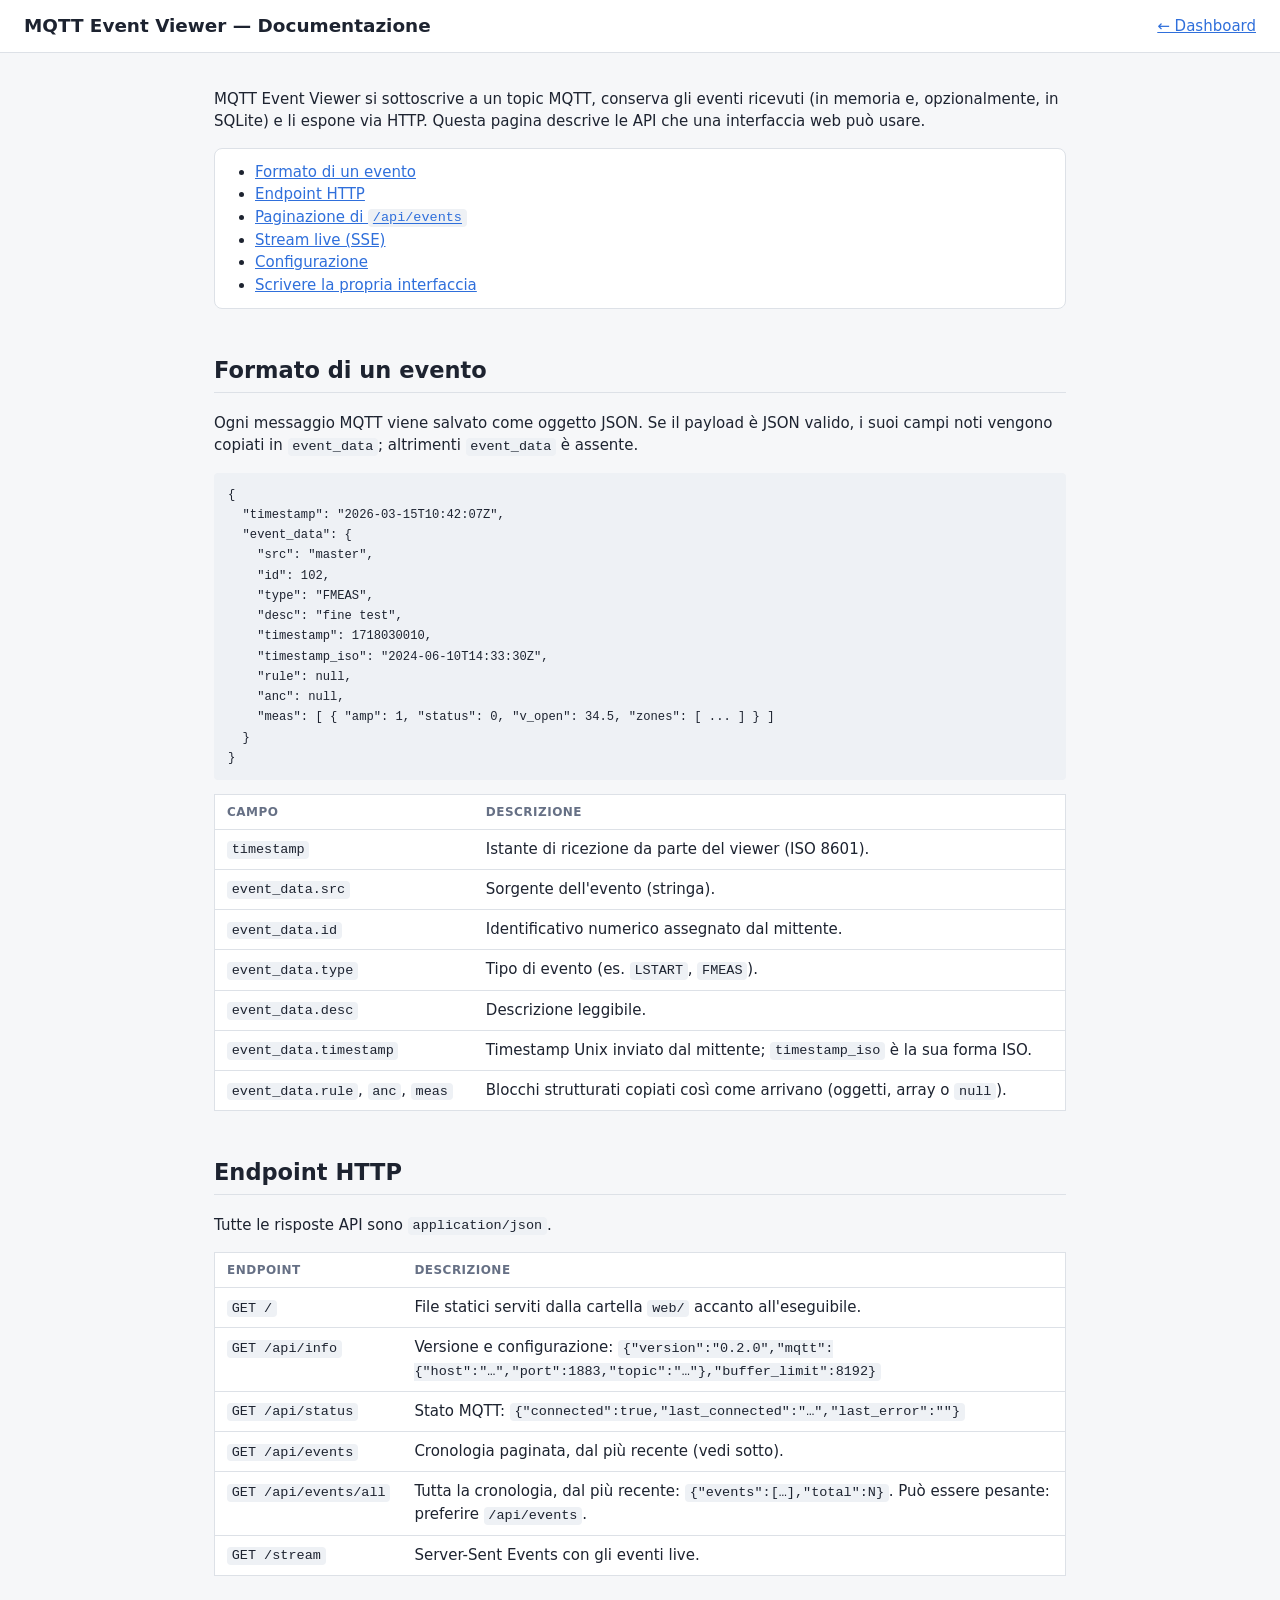
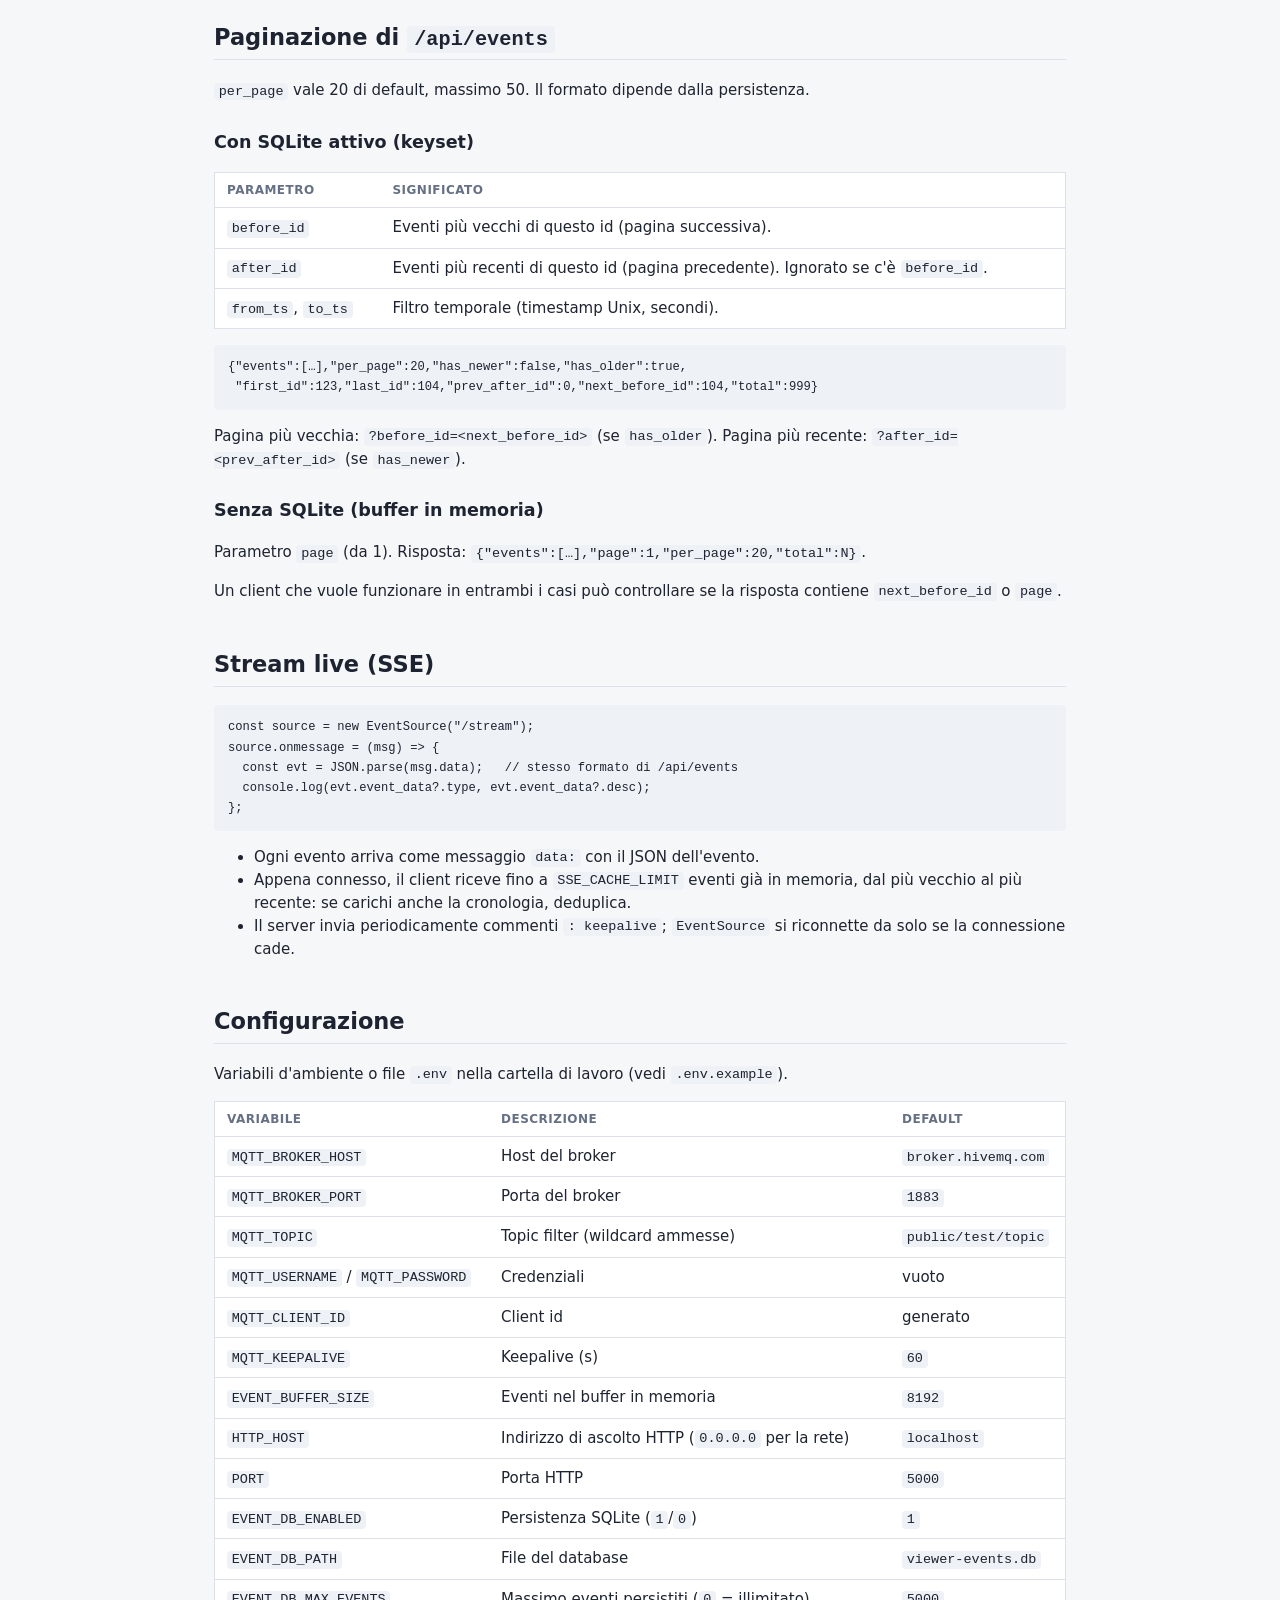
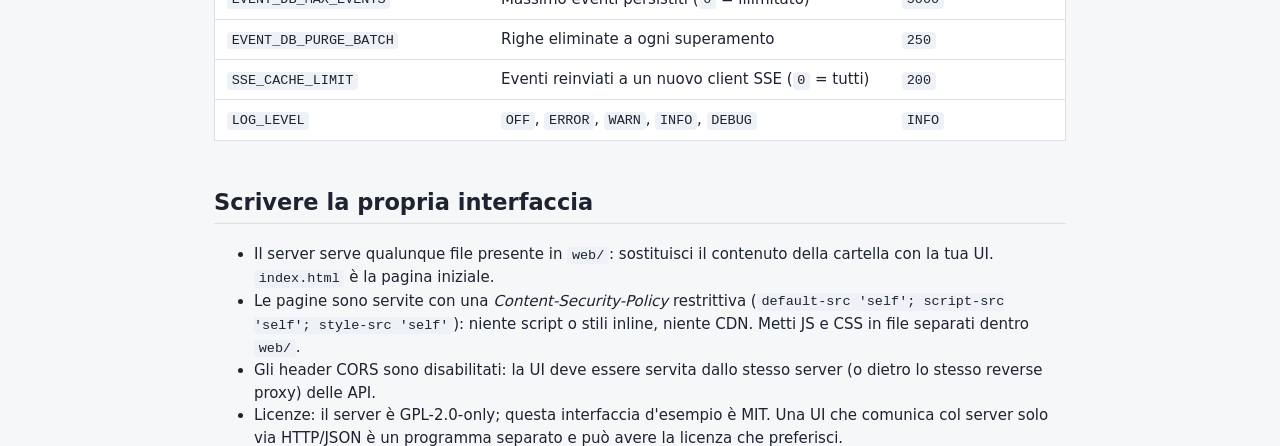
==== web/docs.html @ 0f2e2662 "Initial public release (GPL-2.0) MQTT Event Viewer server (Mongoose HTTP + MQTT, cJSON, optional SQL" ====
<!DOCTYPE html>
<!-- SPDX-License-Identifier: MIT
     Copyright (C) 2025-2026 Olix -->
<html lang="it">
<head>
  <meta charset="utf-8">
  <meta name="viewport" content="width=device-width, initial-scale=1">
  <title>MQTT Event Viewer — API</title>
  <link rel="stylesheet" href="assets/example.css">
</head>
<body>
  <header class="topbar">
    <h1>MQTT Event Viewer — Documentazione</h1>
    <nav><a href="index.html">&larr; Dashboard</a></nav>
  </header>

  <main class="doc">
    <p>
      MQTT Event Viewer si sottoscrive a un topic MQTT, conserva gli eventi ricevuti (in memoria e,
      opzionalmente, in SQLite) e li espone via HTTP. Questa pagina descrive le API che una
      interfaccia web può usare.
    </p>

    <nav class="toc" aria-label="Indice">
      <ul>
        <li><a href="#evento">Formato di un evento</a></li>
        <li><a href="#api">Endpoint HTTP</a></li>
        <li><a href="#paginazione">Paginazione di <code>/api/events</code></a></li>
        <li><a href="#sse">Stream live (SSE)</a></li>
        <li><a href="#config">Configurazione</a></li>
        <li><a href="#ui">Scrivere la propria interfaccia</a></li>
      </ul>
    </nav>

    <h2 id="evento">Formato di un evento</h2>
    <p>
      Ogni messaggio MQTT viene salvato come oggetto JSON. Se il payload è JSON valido, i suoi campi
      noti vengono copiati in <code>event_data</code>; altrimenti <code>event_data</code> è assente.
    </p>
<pre><code>{
  "timestamp": "2026-03-15T10:42:07Z",
  "event_data": {
    "src": "master",
    "id": 102,
    "type": "FMEAS",
    "desc": "fine test",
    "timestamp": 1718030010,
    "timestamp_iso": "2024-06-10T14:33:30Z",
    "rule": null,
    "anc": null,
    "meas": [ { "amp": 1, "status": 0, "v_open": 34.5, "zones": [ ... ] } ]
  }
}</code></pre>
    <table>
      <thead><tr><th>Campo</th><th>Descrizione</th></tr></thead>
      <tbody>
        <tr><td><code>timestamp</code></td><td>Istante di ricezione da parte del viewer (ISO 8601).</td></tr>
        <tr><td><code>event_data.src</code></td><td>Sorgente dell'evento (stringa).</td></tr>
        <tr><td><code>event_data.id</code></td><td>Identificativo numerico assegnato dal mittente.</td></tr>
        <tr><td><code>event_data.type</code></td><td>Tipo di evento (es. <code>LSTART</code>, <code>FMEAS</code>).</td></tr>
        <tr><td><code>event_data.desc</code></td><td>Descrizione leggibile.</td></tr>
        <tr><td><code>event_data.timestamp</code></td><td>Timestamp Unix inviato dal mittente; <code>timestamp_iso</code> è la sua forma ISO.</td></tr>
        <tr><td><code>event_data.rule</code>, <code>anc</code>, <code>meas</code></td><td>Blocchi strutturati copiati così come arrivano (oggetti, array o <code>null</code>).</td></tr>
      </tbody>
    </table>

    <h2 id="api">Endpoint HTTP</h2>
    <p>Tutte le risposte API sono <code>application/json</code>.</p>
    <table>
      <thead><tr><th>Endpoint</th><th>Descrizione</th></tr></thead>
      <tbody>
        <tr><td><code>GET /</code></td><td>File statici serviti dalla cartella <code>web/</code> accanto all'eseguibile.</td></tr>
        <tr><td><code>GET /api/info</code></td><td>Versione e configurazione: <code>{"version":"0.2.0","mqtt":{"host":"…","port":1883,"topic":"…"},"buffer_limit":8192}</code></td></tr>
        <tr><td><code>GET /api/status</code></td><td>Stato MQTT: <code>{"connected":true,"last_connected":"…","last_error":""}</code></td></tr>
        <tr><td><code>GET /api/events</code></td><td>Cronologia paginata, dal più recente (vedi sotto).</td></tr>
        <tr><td><code>GET /api/events/all</code></td><td>Tutta la cronologia, dal più recente: <code>{"events":[…],"total":N}</code>. Può essere pesante: preferire <code>/api/events</code>.</td></tr>
        <tr><td><code>GET /stream</code></td><td>Server-Sent Events con gli eventi live.</td></tr>
      </tbody>
    </table>

    <h2 id="paginazione">Paginazione di <code>/api/events</code></h2>
    <p><code>per_page</code> vale 20 di default, massimo 50. Il formato dipende dalla persistenza.</p>

    <h3>Con SQLite attivo (keyset)</h3>
    <table>
      <thead><tr><th>Parametro</th><th>Significato</th></tr></thead>
      <tbody>
        <tr><td><code>before_id</code></td><td>Eventi più vecchi di questo id (pagina successiva).</td></tr>
        <tr><td><code>after_id</code></td><td>Eventi più recenti di questo id (pagina precedente). Ignorato se c'è <code>before_id</code>.</td></tr>
        <tr><td><code>from_ts</code>, <code>to_ts</code></td><td>Filtro temporale (timestamp Unix, secondi).</td></tr>
      </tbody>
    </table>
<pre><code>{"events":[…],"per_page":20,"has_newer":false,"has_older":true,
 "first_id":123,"last_id":104,"prev_after_id":0,"next_before_id":104,"total":999}</code></pre>
    <p>
      Pagina più vecchia: <code>?before_id=&lt;next_before_id&gt;</code> (se <code>has_older</code>).
      Pagina più recente: <code>?after_id=&lt;prev_after_id&gt;</code> (se <code>has_newer</code>).
    </p>

    <h3>Senza SQLite (buffer in memoria)</h3>
    <p>Parametro <code>page</code> (da 1). Risposta: <code>{"events":[…],"page":1,"per_page":20,"total":N}</code>.</p>
    <p>Un client che vuole funzionare in entrambi i casi può controllare se la risposta contiene <code>next_before_id</code> o <code>page</code>.</p>

    <h2 id="sse">Stream live (SSE)</h2>
<pre><code>const source = new EventSource("/stream");
source.onmessage = (msg) =&gt; {
  const evt = JSON.parse(msg.data);   // stesso formato di /api/events
  console.log(evt.event_data?.type, evt.event_data?.desc);
};</code></pre>
    <ul>
      <li>Ogni evento arriva come messaggio <code>data:</code> con il JSON dell'evento.</li>
      <li>Appena connesso, il client riceve fino a <code>SSE_CACHE_LIMIT</code> eventi già in memoria, dal più vecchio al più recente: se carichi anche la cronologia, deduplica.</li>
      <li>Il server invia periodicamente commenti <code>: keepalive</code>; <code>EventSource</code> si riconnette da solo se la connessione cade.</li>
    </ul>

    <h2 id="config">Configurazione</h2>
    <p>Variabili d'ambiente o file <code>.env</code> nella cartella di lavoro (vedi <code>.env.example</code>).</p>
    <table>
      <thead><tr><th>Variabile</th><th>Descrizione</th><th>Default</th></tr></thead>
      <tbody>
        <tr><td><code>MQTT_BROKER_HOST</code></td><td>Host del broker</td><td><code>broker.hivemq.com</code></td></tr>
        <tr><td><code>MQTT_BROKER_PORT</code></td><td>Porta del broker</td><td><code>1883</code></td></tr>
        <tr><td><code>MQTT_TOPIC</code></td><td>Topic filter (wildcard ammesse)</td><td><code>public/test/topic</code></td></tr>
        <tr><td><code>MQTT_USERNAME</code> / <code>MQTT_PASSWORD</code></td><td>Credenziali</td><td>vuoto</td></tr>
        <tr><td><code>MQTT_CLIENT_ID</code></td><td>Client id</td><td>generato</td></tr>
        <tr><td><code>MQTT_KEEPALIVE</code></td><td>Keepalive (s)</td><td><code>60</code></td></tr>
        <tr><td><code>EVENT_BUFFER_SIZE</code></td><td>Eventi nel buffer in memoria</td><td><code>8192</code></td></tr>
        <tr><td><code>HTTP_HOST</code></td><td>Indirizzo di ascolto HTTP (<code>0.0.0.0</code> per la rete)</td><td><code>localhost</code></td></tr>
        <tr><td><code>PORT</code></td><td>Porta HTTP</td><td><code>5000</code></td></tr>
        <tr><td><code>EVENT_DB_ENABLED</code></td><td>Persistenza SQLite (<code>1</code>/<code>0</code>)</td><td><code>1</code></td></tr>
        <tr><td><code>EVENT_DB_PATH</code></td><td>File del database</td><td><code>viewer-events.db</code></td></tr>
        <tr><td><code>EVENT_DB_MAX_EVENTS</code></td><td>Massimo eventi persistiti (<code>0</code> = illimitato)</td><td><code>5000</code></td></tr>
        <tr><td><code>EVENT_DB_PURGE_BATCH</code></td><td>Righe eliminate a ogni superamento</td><td><code>250</code></td></tr>
        <tr><td><code>SSE_CACHE_LIMIT</code></td><td>Eventi reinviati a un nuovo client SSE (<code>0</code> = tutti)</td><td><code>200</code></td></tr>
        <tr><td><code>LOG_LEVEL</code></td><td><code>OFF</code>, <code>ERROR</code>, <code>WARN</code>, <code>INFO</code>, <code>DEBUG</code></td><td><code>INFO</code></td></tr>
      </tbody>
    </table>

    <h2 id="ui">Scrivere la propria interfaccia</h2>
    <ul>
      <li>Il server serve qualunque file presente in <code>web/</code>: sostituisci il contenuto della cartella con la tua UI. <code>index.html</code> è la pagina iniziale.</li>
      <li>
        Le pagine sono servite con una <em>Content-Security-Policy</em> restrittiva
        (<code>default-src 'self'; script-src 'self'; style-src 'self'</code>):
        niente script o stili inline, niente CDN. Metti JS e CSS in file separati dentro <code>web/</code>.
      </li>
      <li>Gli header CORS sono disabilitati: la UI deve essere servita dallo stesso server (o dietro lo stesso reverse proxy) delle API.</li>
      <li>
        Licenze: il server è GPL-2.0-only; questa interfaccia d'esempio è MIT. Una UI che comunica col server
        solo via HTTP/JSON è un programma separato e può avere la licenza che preferisci.
      </li>
    </ul>
  </main>
</body>
</html>
---- web/assets/example.css ----
/* SPDX-License-Identifier: MIT
   Copyright (C) 2025-2026 Olix */
:root {
  --bg: #f6f7f9;
  --surface: #ffffff;
  --text: #1d2330;
  --muted: #667085;
  --border: #dde1e7;
  --accent: #2f6fdb;
  --ok-bg: #e3f5ea;
  --ok-fg: #1b7a43;
  --warn-bg: #fdf3dc;
  --warn-fg: #8a5a00;
  --err-bg: #fde7e7;
  --err-fg: #b42318;
  --code-bg: #eef1f5;
  --fresh: #fff8d6;
}

@media (prefers-color-scheme: dark) {
  :root {
    --bg: #12151b;
    --surface: #1b2029;
    --text: #e6e9ef;
    --muted: #98a2b3;
    --border: #2c3340;
    --accent: #7aa7ff;
    --ok-bg: #173826;
    --ok-fg: #7bdba1;
    --warn-bg: #3a2f12;
    --warn-fg: #f2c66d;
    --err-bg: #3d1a1a;
    --err-fg: #ff9b93;
    --code-bg: #232a35;
    --fresh: #3a3416;
  }
}

* { box-sizing: border-box; }

body {
  margin: 0;
  background: var(--bg);
  color: var(--text);
  font: 15px/1.5 system-ui, -apple-system, "Segoe UI", Roboto, sans-serif;
}

a { color: var(--accent); }

code, pre {
  font-family: ui-monospace, "Cascadia Code", Consolas, monospace;
  font-size: 0.9em;
  background: var(--code-bg);
  border-radius: 4px;
}
code { padding: 0.1em 0.35em; }
pre { padding: 12px 14px; overflow-x: auto; }
pre code { padding: 0; background: none; }

.topbar {
  display: flex;
  align-items: center;
  justify-content: space-between;
  gap: 16px;
  padding: 12px 24px;
  background: var(--surface);
  border-bottom: 1px solid var(--border);
}
.topbar h1 { margin: 0; font-size: 1.15rem; }

main, footer { max-width: 1100px; margin: 0 auto; padding: 20px 24px; }
footer { padding-top: 0; font-size: 0.9em; }

.muted { color: var(--muted); }

.status {
  display: grid;
  grid-template-columns: repeat(auto-fit, minmax(200px, 1fr));
  gap: 12px;
  margin-bottom: 24px;
}
.card {
  display: flex;
  flex-direction: column;
  gap: 4px;
  padding: 12px 14px;
  background: var(--surface);
  border: 1px solid var(--border);
  border-radius: 8px;
  min-width: 0;
}
.card .label { font-size: 0.8em; color: var(--muted); text-transform: uppercase; letter-spacing: 0.04em; }
.card .value { overflow-wrap: anywhere; }

.badge {
  align-self: flex-start;
  padding: 2px 10px;
  border-radius: 999px;
  font-size: 0.85em;
  font-weight: 600;
}
.badge-ok { background: var(--ok-bg); color: var(--ok-fg); }
.badge-warn, .badge-unknown { background: var(--warn-bg); color: var(--warn-fg); }
.badge-error { background: var(--err-bg); color: var(--err-fg); }

.table-head { display: flex; align-items: baseline; justify-content: space-between; }
.table-head h2 { margin: 0 0 8px; font-size: 1.05rem; }

.table-wrap {
  overflow-x: auto;
  background: var(--surface);
  border: 1px solid var(--border);
  border-radius: 8px;
}
table { width: 100%; border-collapse: collapse; }
th, td { padding: 8px 12px; text-align: left; border-bottom: 1px solid var(--border); vertical-align: top; }
th { font-size: 0.8em; color: var(--muted); text-transform: uppercase; letter-spacing: 0.04em; white-space: nowrap; }
tbody tr:last-child td { border-bottom: none; }
td:first-child { white-space: nowrap; font-variant-numeric: tabular-nums; }
tr.empty td { text-align: center; color: var(--muted); padding: 24px; }
tr.fresh { animation: fresh 2s ease-out; }
@keyframes fresh { from { background: var(--fresh); } to { background: transparent; } }

/* Pagina di documentazione */
.doc { max-width: 900px; }
.doc h2 { margin-top: 2em; padding-bottom: 4px; border-bottom: 1px solid var(--border); }
.doc h3 { margin-top: 1.5em; }
.doc table { background: var(--surface); border: 1px solid var(--border); margin: 8px 0 16px; }
.doc .toc { background: var(--surface); border: 1px solid var(--border); border-radius: 8px; padding: 12px 20px; }
.doc .toc ul { margin: 0; padding-left: 20px; }

@media (max-width: 600px) {
  .topbar, main, footer { padding-left: 16px; padding-right: 16px; }
}
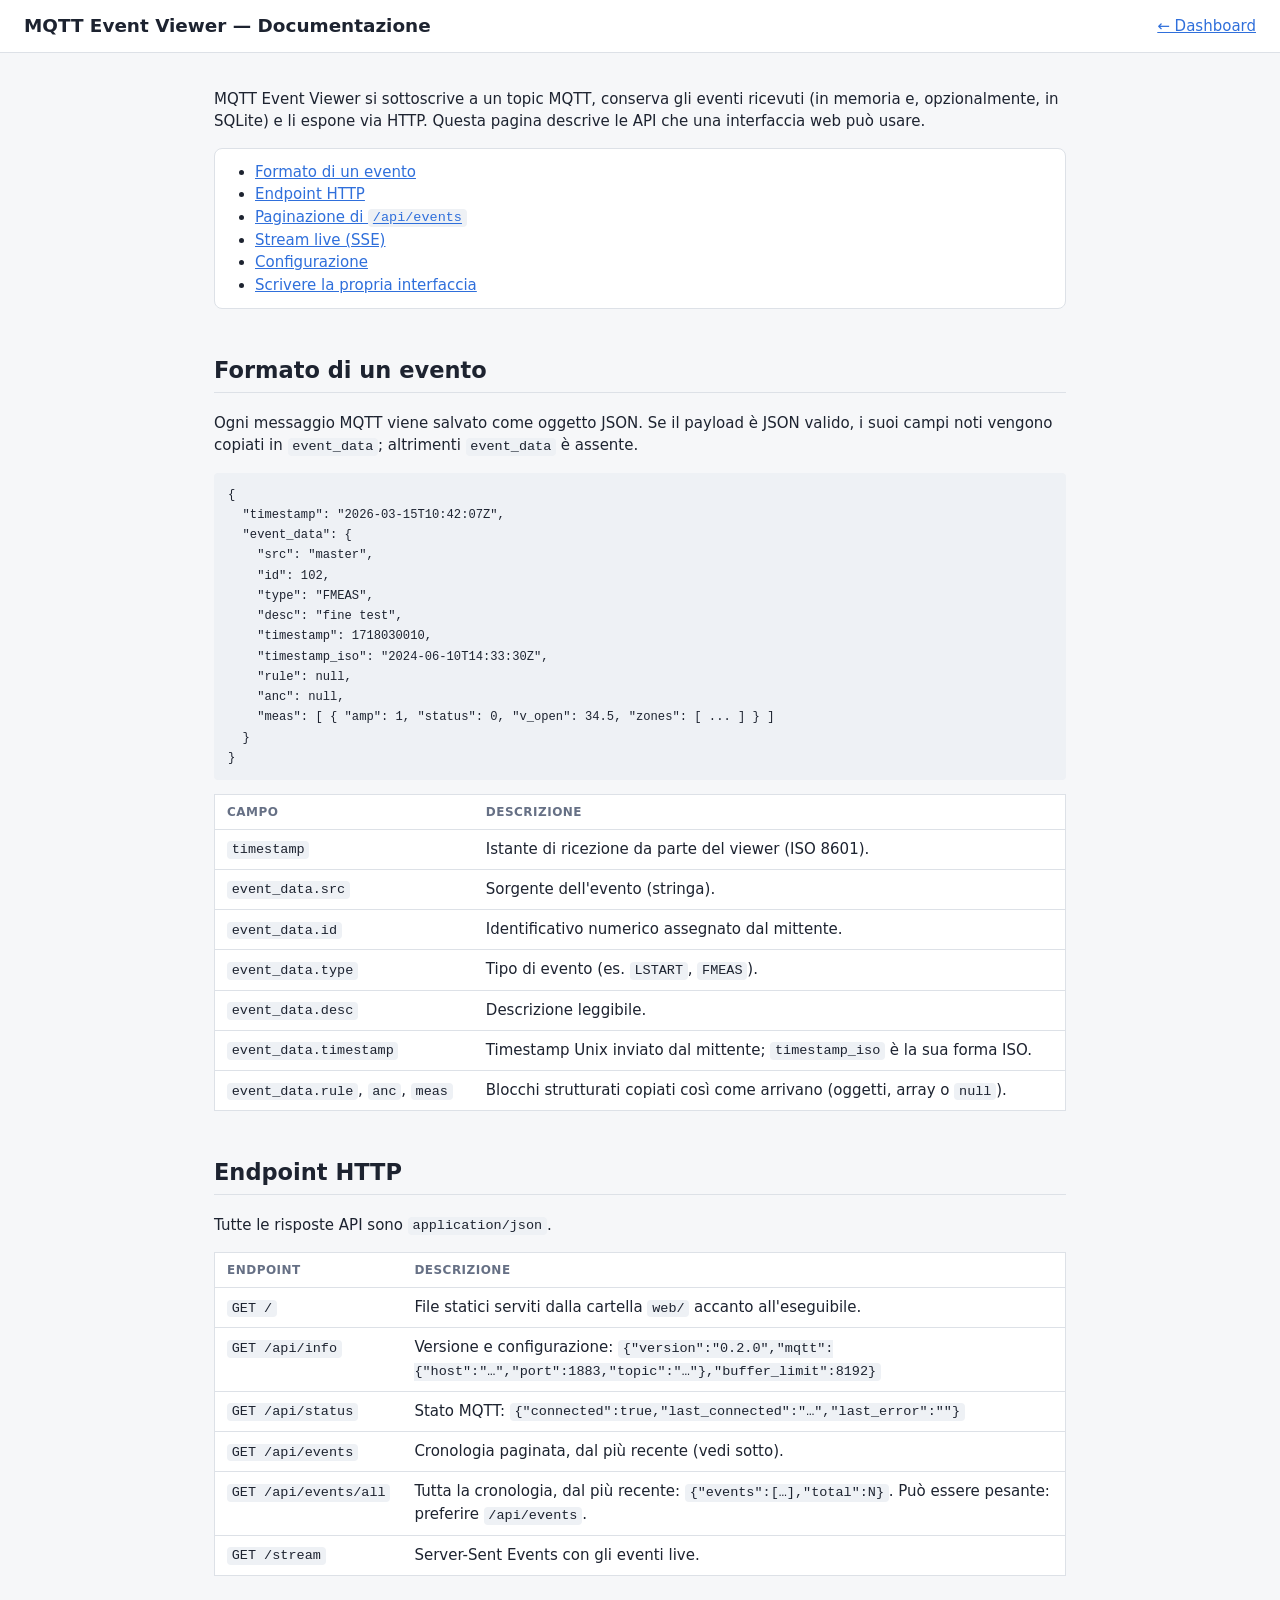
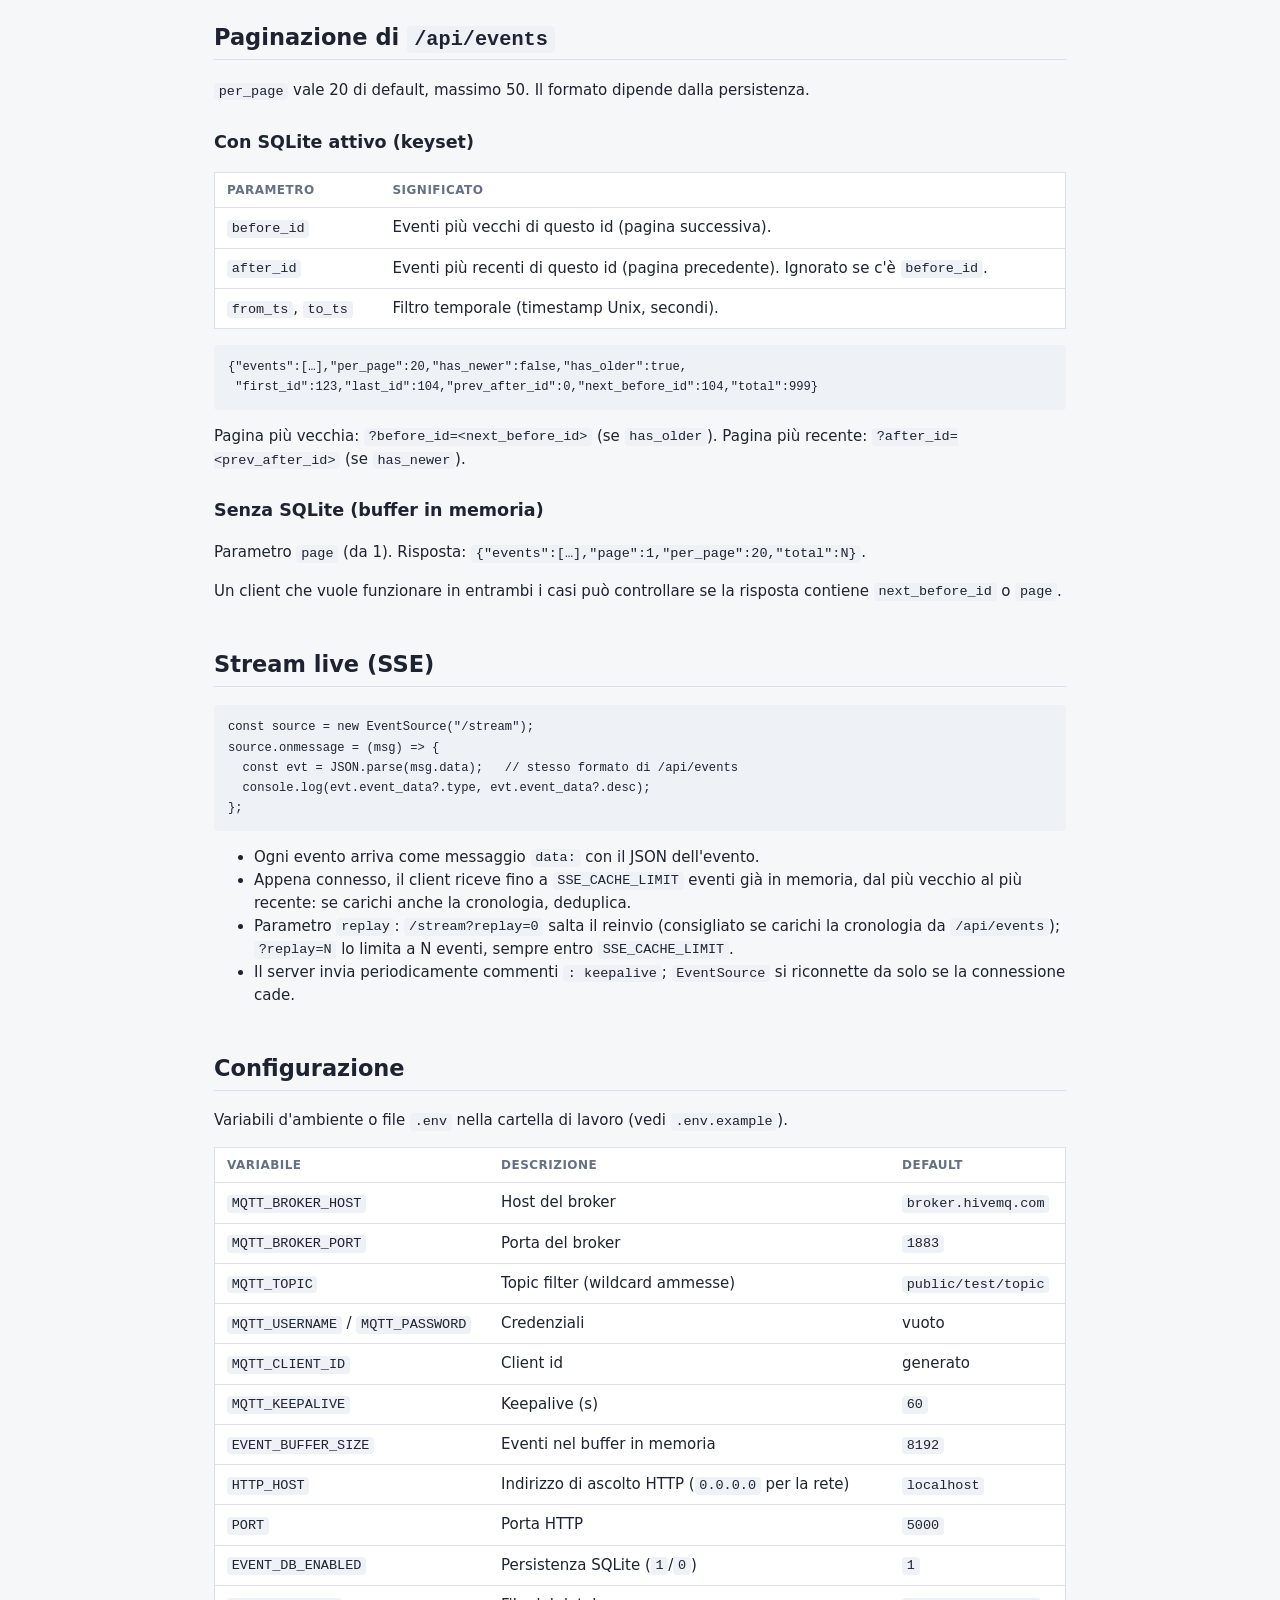
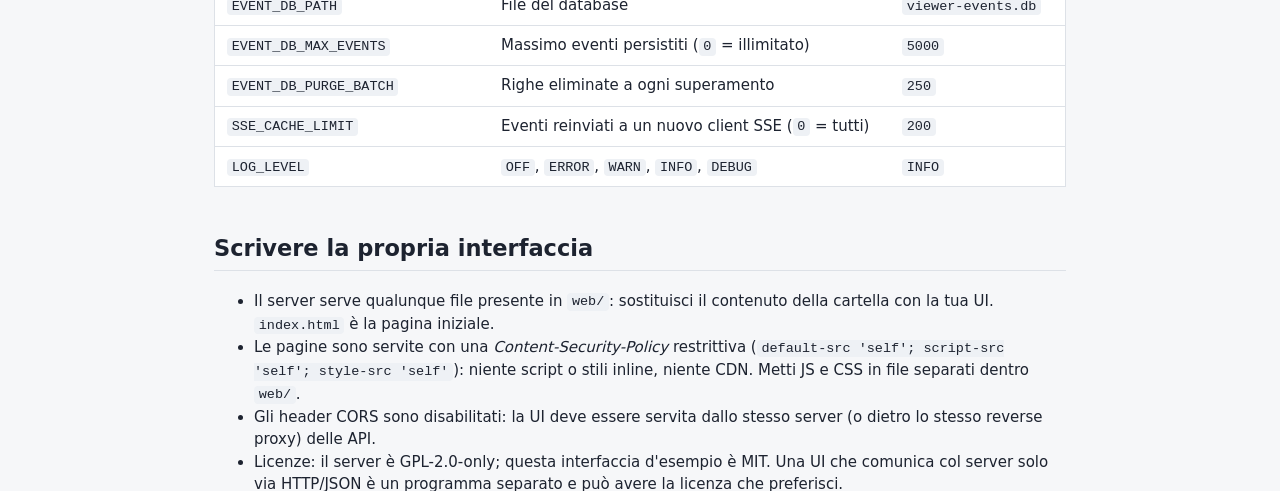
==== commit 5e0dc064: "Update .gitignore and improve documentation for SSE event handling - Added viewer-events.db-wal and " ====
--- a/web/docs.html
+++ b/web/docs.html
@@ -110,6 +110,7 @@
     <ul>
       <li>Ogni evento arriva come messaggio <code>data:</code> con il JSON dell'evento.</li>
       <li>Appena connesso, il client riceve fino a <code>SSE_CACHE_LIMIT</code> eventi già in memoria, dal più vecchio al più recente: se carichi anche la cronologia, deduplica.</li>
+      <li>Parametro <code>replay</code>: <code>/stream?replay=0</code> salta il reinvio (consigliato se carichi la cronologia da <code>/api/events</code>); <code>?replay=N</code> lo limita a N eventi, sempre entro <code>SSE_CACHE_LIMIT</code>.</li>
       <li>Il server invia periodicamente commenti <code>: keepalive</code>; <code>EventSource</code> si riconnette da solo se la connessione cade.</li>
     </ul>
 
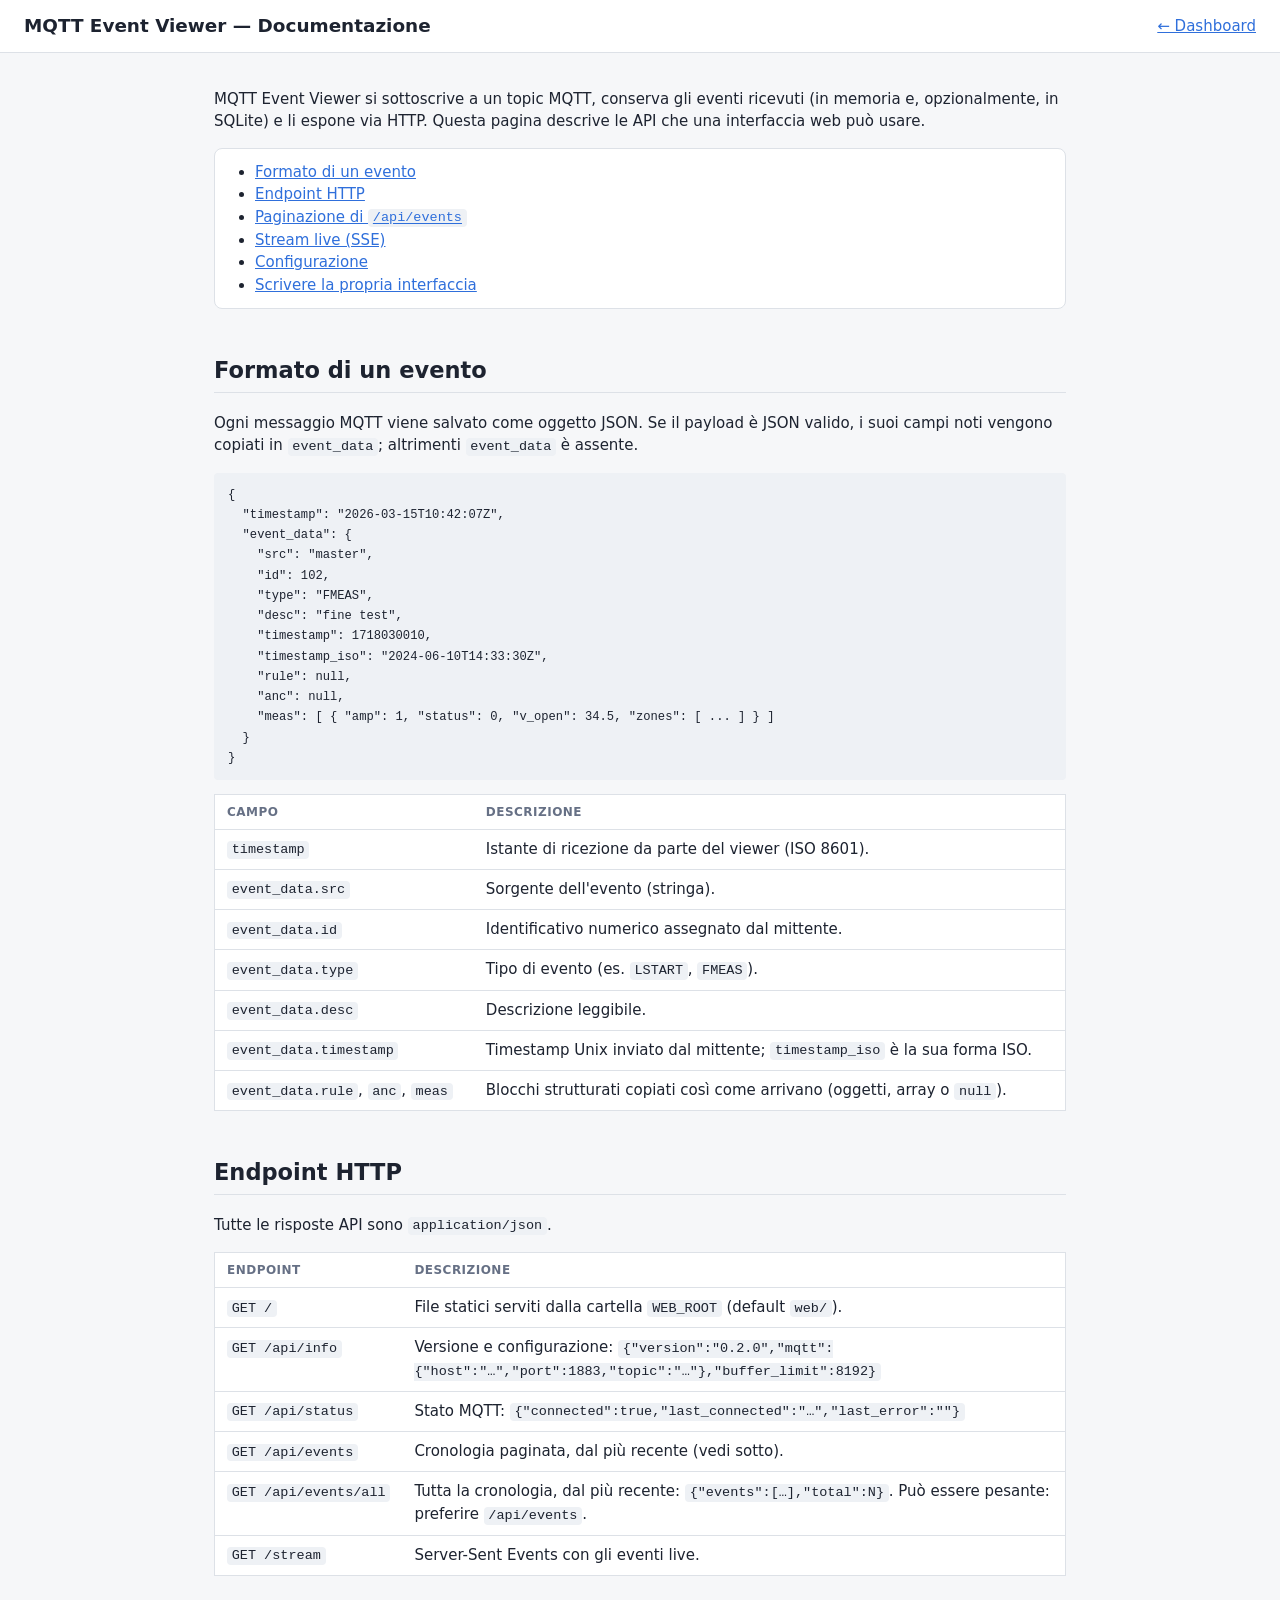
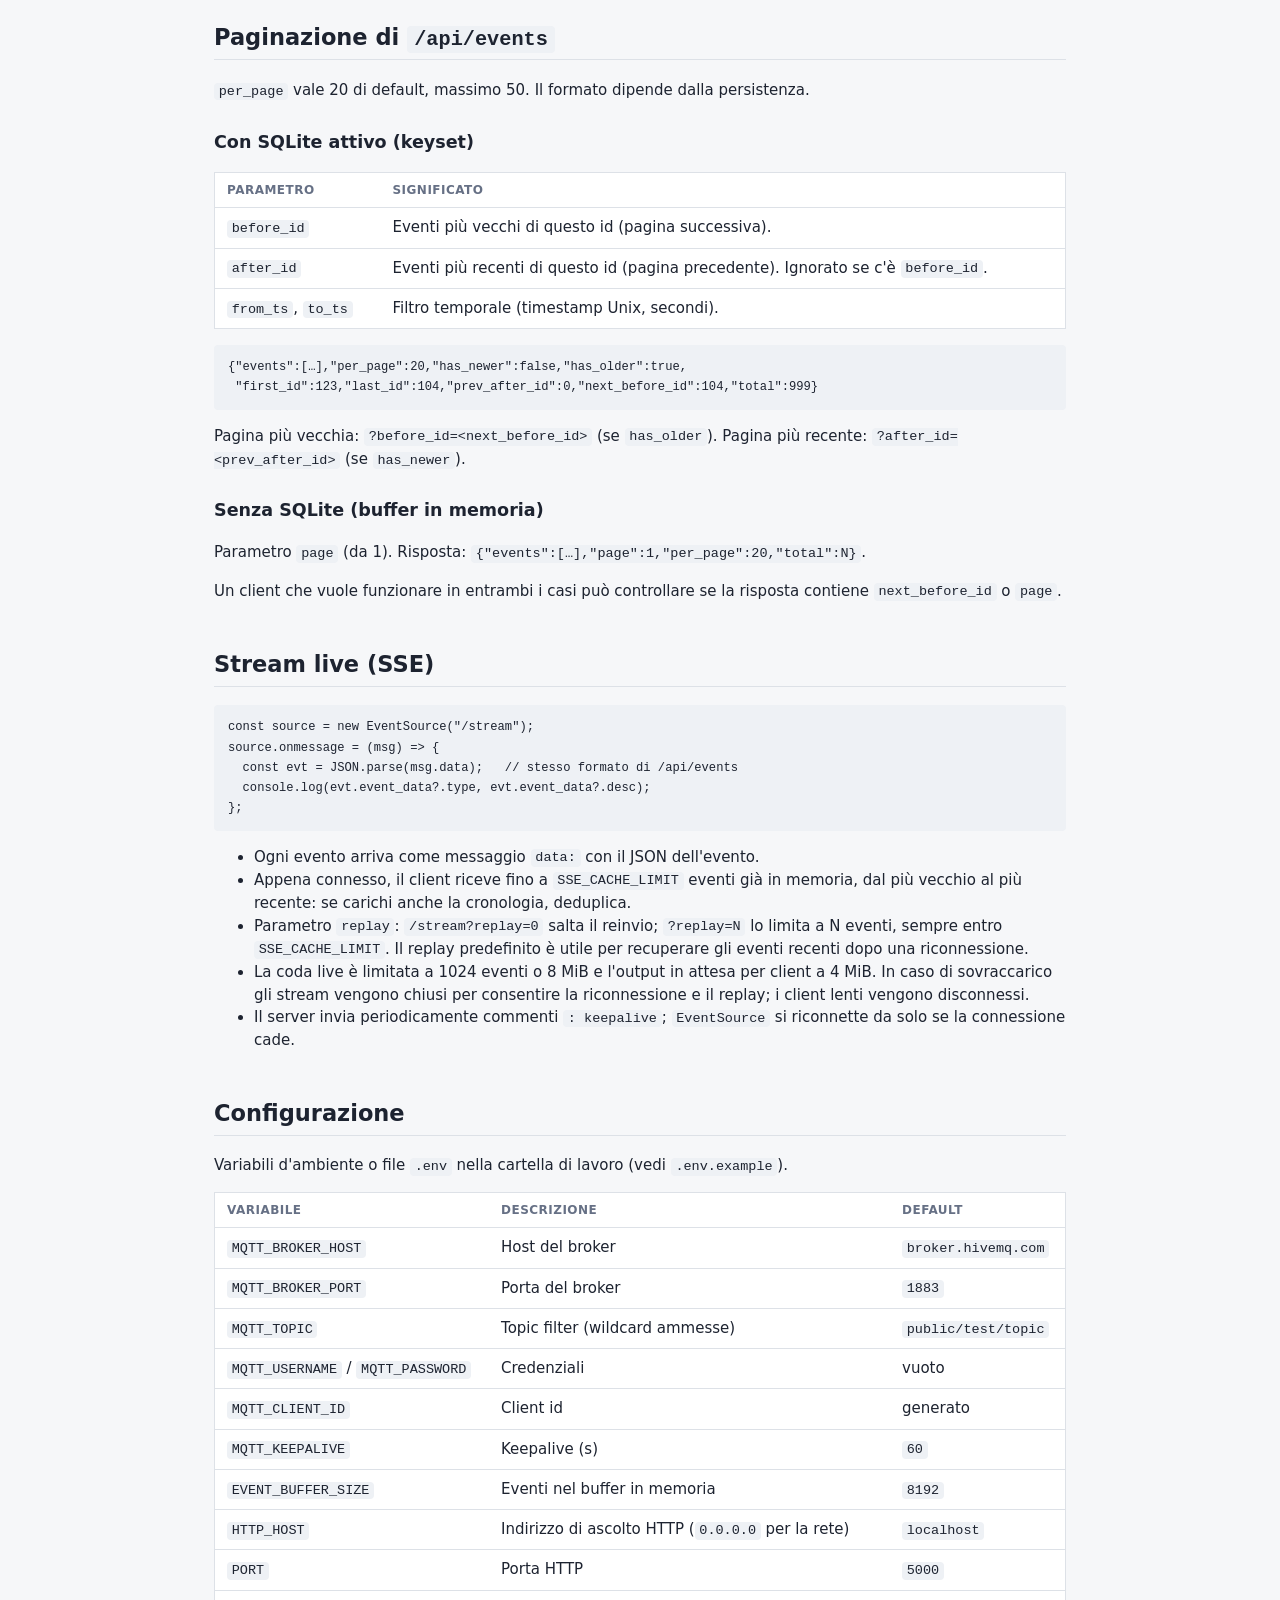
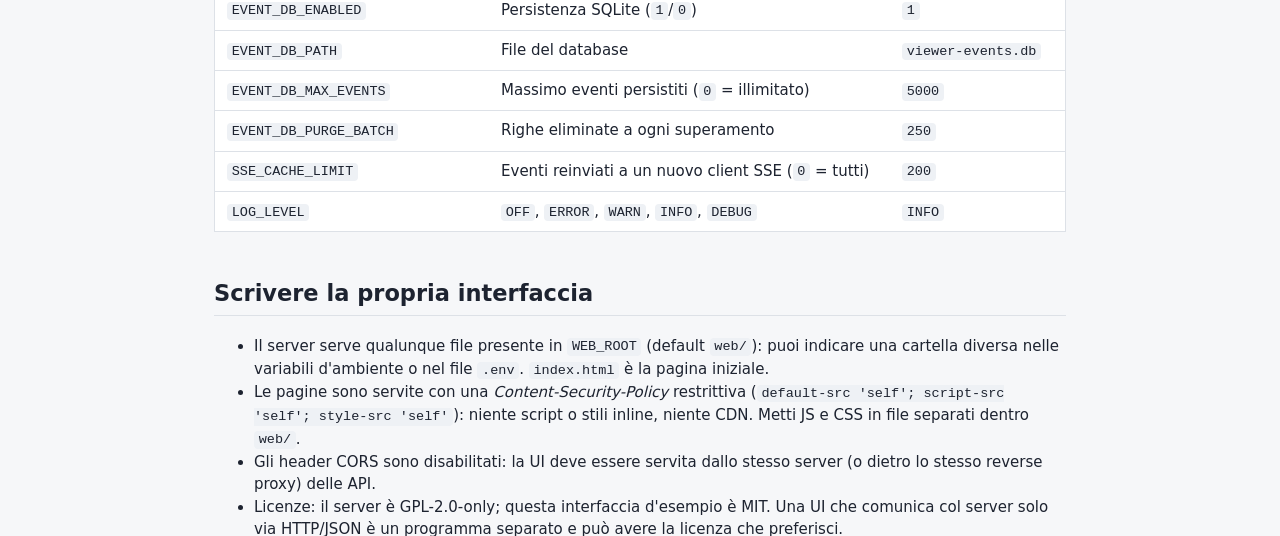
==== commit 90811186: "Add WEB_ROOT configuration and improve SSE event handling - Introduced WEB_ROOT variable for configu" ====
--- a/web/docs.html
+++ b/web/docs.html
@@ -69,7 +69,7 @@
     <table>
       <thead><tr><th>Endpoint</th><th>Descrizione</th></tr></thead>
       <tbody>
-        <tr><td><code>GET /</code></td><td>File statici serviti dalla cartella <code>web/</code> accanto all'eseguibile.</td></tr>
+        <tr><td><code>GET /</code></td><td>File statici serviti dalla cartella <code>WEB_ROOT</code> (default <code>web/</code>).</td></tr>
         <tr><td><code>GET /api/info</code></td><td>Versione e configurazione: <code>{"version":"0.2.0","mqtt":{"host":"…","port":1883,"topic":"…"},"buffer_limit":8192}</code></td></tr>
         <tr><td><code>GET /api/status</code></td><td>Stato MQTT: <code>{"connected":true,"last_connected":"…","last_error":""}</code></td></tr>
         <tr><td><code>GET /api/events</code></td><td>Cronologia paginata, dal più recente (vedi sotto).</td></tr>
@@ -110,7 +110,8 @@
     <ul>
       <li>Ogni evento arriva come messaggio <code>data:</code> con il JSON dell'evento.</li>
       <li>Appena connesso, il client riceve fino a <code>SSE_CACHE_LIMIT</code> eventi già in memoria, dal più vecchio al più recente: se carichi anche la cronologia, deduplica.</li>
-      <li>Parametro <code>replay</code>: <code>/stream?replay=0</code> salta il reinvio (consigliato se carichi la cronologia da <code>/api/events</code>); <code>?replay=N</code> lo limita a N eventi, sempre entro <code>SSE_CACHE_LIMIT</code>.</li>
+      <li>Parametro <code>replay</code>: <code>/stream?replay=0</code> salta il reinvio; <code>?replay=N</code> lo limita a N eventi, sempre entro <code>SSE_CACHE_LIMIT</code>. Il replay predefinito è utile per recuperare gli eventi recenti dopo una riconnessione.</li>
+      <li>La coda live è limitata a 1024 eventi o 8 MiB e l'output in attesa per client a 4 MiB. In caso di sovraccarico gli stream vengono chiusi per consentire la riconnessione e il replay; i client lenti vengono disconnessi.</li>
       <li>Il server invia periodicamente commenti <code>: keepalive</code>; <code>EventSource</code> si riconnette da solo se la connessione cade.</li>
     </ul>
 
@@ -139,7 +140,7 @@
 
     <h2 id="ui">Scrivere la propria interfaccia</h2>
     <ul>
-      <li>Il server serve qualunque file presente in <code>web/</code>: sostituisci il contenuto della cartella con la tua UI. <code>index.html</code> è la pagina iniziale.</li>
+      <li>Il server serve qualunque file presente in <code>WEB_ROOT</code> (default <code>web/</code>): puoi indicare una cartella diversa nelle variabili d'ambiente o nel file <code>.env</code>. <code>index.html</code> è la pagina iniziale.</li>
       <li>
         Le pagine sono servite con una <em>Content-Security-Policy</em> restrittiva
         (<code>default-src 'self'; script-src 'self'; style-src 'self'</code>):
